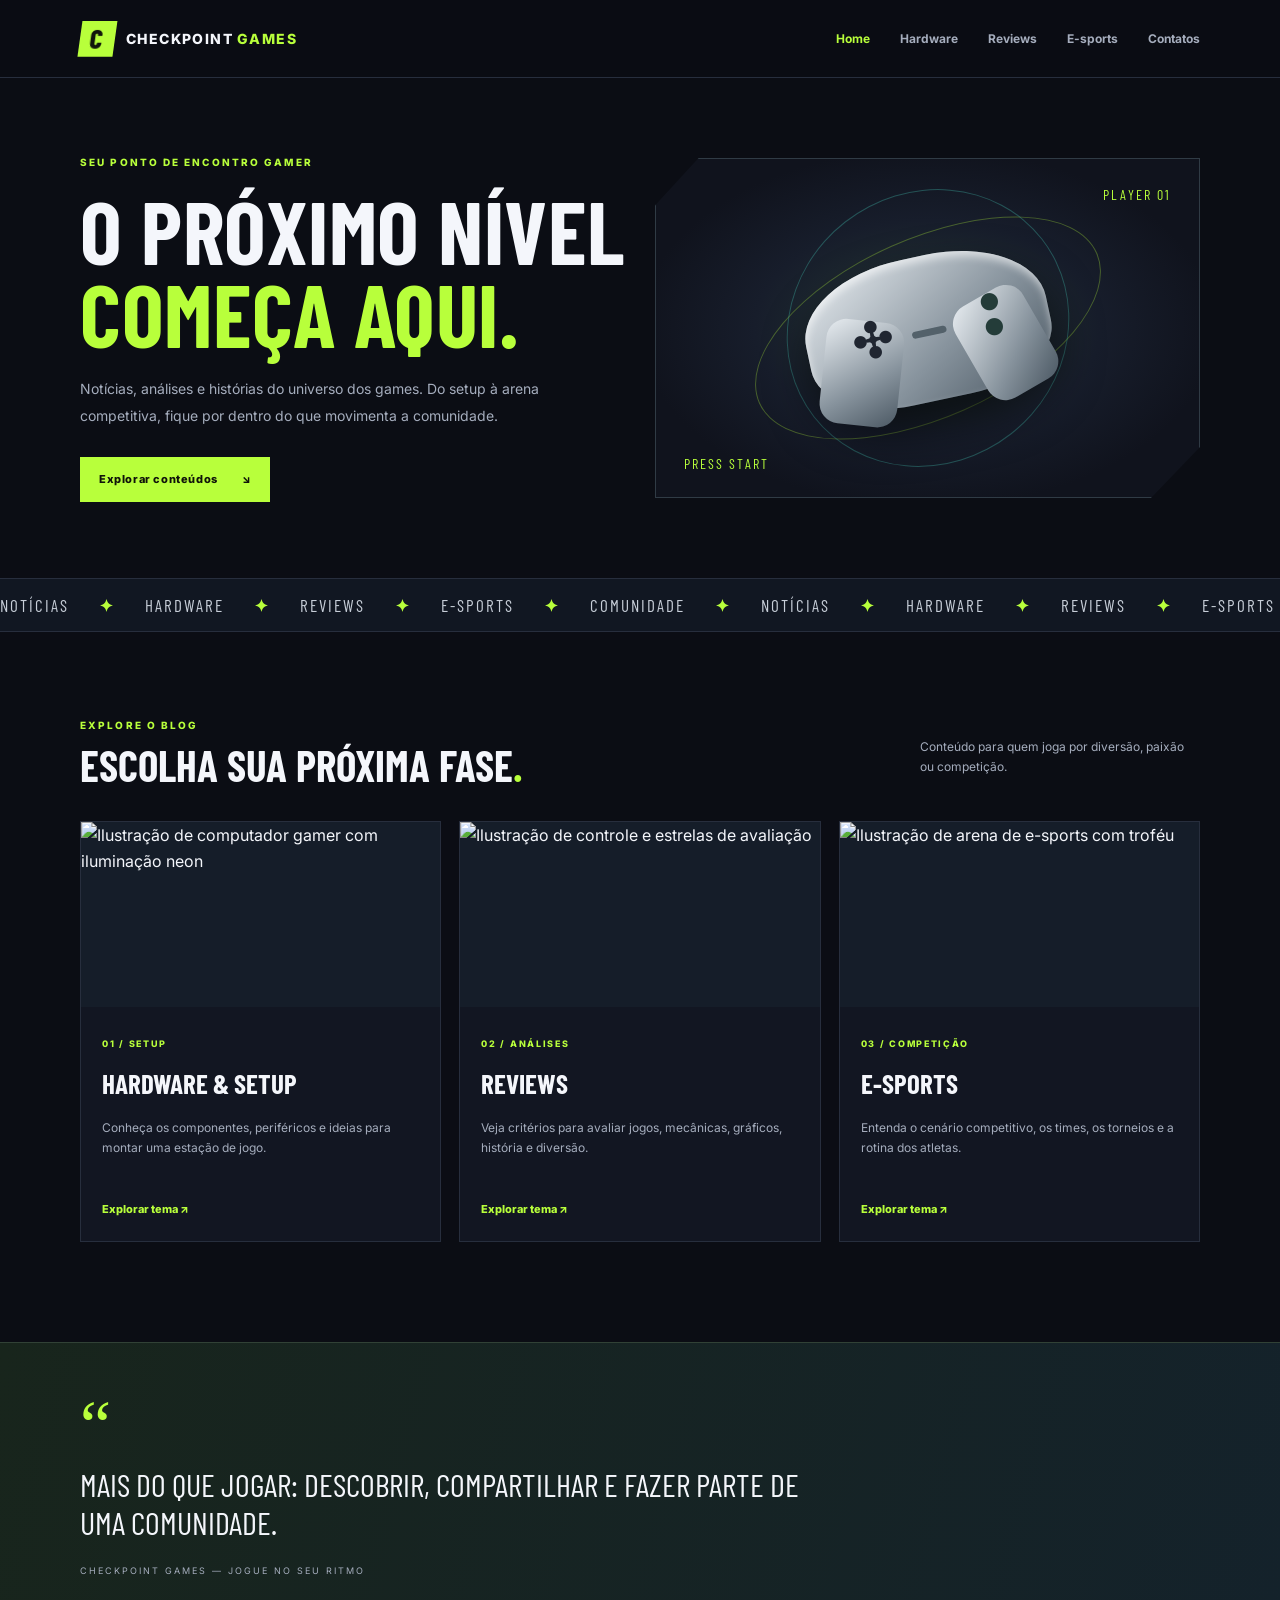
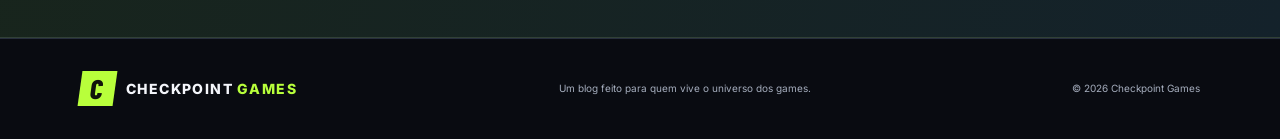
==== index.html @ 1bbdb543 "Add files via upload" ====
<!doctype html>
<html lang="pt-BR">
<head>
  <meta charset="utf-8">
  <meta name="viewport" content="width=device-width, initial-scale=1">
  <meta name="description" content="Checkpoint Games: novidades, análises, hardware e e-sports do universo gamer.">
  <title>Checkpoint Games | Home</title>
  <link rel="icon" href="assets/favicon.svg" type="image/svg+xml">
  <link rel="stylesheet" href="style.css">
  <script src="script.js" defer></script>
</head>
<body>
  <header class="site-header">
    <a class="brand" href="index.html" aria-label="Checkpoint Games, página inicial"><span class="brand-mark">C</span><span>CHECKPOINT<span class="brand-accent">GAMES</span></span></a>
    <button class="menu-toggle" aria-label="Abrir menu" aria-expanded="false">☰</button>
    <nav class="main-nav" aria-label="Navegação principal">
      <a class="active" href="index.html">Home</a>
      <a href="hardware.html">Hardware</a>
      <a href="reviews.html">Reviews</a>
      <a href="esports.html">E-sports</a>
      <a href="contatos.html">Contatos</a>
    </nav>
  </header>
  <main>
    <section class="hero wrap">
      <div class="hero-copy">
        <span class="eyebrow">SEU PONTO DE ENCONTRO GAMER</span>
        <h1>O próximo nível<br><span>começa aqui.</span></h1>
        <p>Notícias, análises e histórias do universo dos games. Do setup à arena competitiva, fique por dentro do que movimenta a comunidade.</p>
        <a class="button button-primary" href="#destaques">Explorar conteúdos <span>↘</span></a>
      </div>
      <div class="hero-art" role="img" aria-label="Ilustração de controle de videogame em cenário neon">
        <div class="hero-orbit orbit-one"></div><div class="hero-orbit orbit-two"></div>
        <div class="hero-controller"><span class="dpad">✣</span><span class="buttons">●<br>●</span><span class="controller-line"></span></div>
        <span class="hero-tag tag-top">PLAYER 01</span><span class="hero-tag tag-bottom">PRESS START</span>
      </div>
    </section>

    <section class="ticker" aria-label="Temas do blog"><div class="ticker-track">NOTÍCIAS <b>✦</b> HARDWARE <b>✦</b> REVIEWS <b>✦</b> E-SPORTS <b>✦</b> COMUNIDADE <b>✦</b> NOTÍCIAS <b>✦</b> HARDWARE <b>✦</b> REVIEWS <b>✦</b> E-SPORTS <b>✦</b></div></section>

    <section class="section wrap" id="destaques">
      <div class="section-heading"><div><span class="eyebrow">EXPLORE O BLOG</span><h2>Escolha sua próxima fase<span class="accent">.</span></h2></div><p>Conteúdo para quem joga por diversão, paixão ou competição.</p></div>
      <div class="feature-grid">
        <a class="feature-card feature-hardware" href="hardware.html">
          <img src="assets/hardware.svg" alt="Ilustração de computador gamer com iluminação neon">
          <div class="feature-info"><span class="card-kicker">01 / SETUP</span><h3>Hardware & Setup</h3><p>Conheça os componentes, periféricos e ideias para montar uma estação de jogo.</p><span class="read-link">Explorar tema ↗</span></div>
        </a>
        <a class="feature-card feature-reviews" href="reviews.html">
          <img src="assets/reviews.svg" alt="Ilustração de controle e estrelas de avaliação">
          <div class="feature-info"><span class="card-kicker">02 / ANÁLISES</span><h3>Reviews</h3><p>Veja critérios para avaliar jogos, mecânicas, gráficos, história e diversão.</p><span class="read-link">Explorar tema ↗</span></div>
        </a>
        <a class="feature-card feature-esports" href="esports.html">
          <img src="assets/esports.svg" alt="Ilustração de arena de e-sports com troféu">
          <div class="feature-info"><span class="card-kicker">03 / COMPETIÇÃO</span><h3>E-sports</h3><p>Entenda o cenário competitivo, os times, os torneios e a rotina dos atletas.</p><span class="read-link">Explorar tema ↗</span></div>
        </a>
      </div>
    </section>
    <section class="quote-band"><div class="wrap quote-inner"><span class="quote-symbol">“</span><p>Mais do que jogar: descobrir, compartilhar e fazer parte de uma comunidade.</p><span class="quote-caption">CHECKPOINT GAMES — JOGUE NO SEU RITMO</span></div></section>
  </main>
  <footer class="site-footer"><div class="wrap footer-inner"><a class="brand" href="index.html"><span class="brand-mark">C</span><span>CHECKPOINT<span class="brand-accent">GAMES</span></span></a><p>Um blog feito para quem vive o universo dos games.</p><span class="copyright">© 2026 Checkpoint Games</span></div></footer>
</body>
</html>
---- style.css ----
@import url('https://fonts.googleapis.com/css2?family=Barlow+Condensed:wght@500;600;700;800&family=Inter:wght@400;500;600;700&display=swap');
:root{--bg:#0b0d14;--panel:#121622;--panel2:#171d2b;--text:#f4f6fb;--muted:#a5adbd;--line:#272e3d;--accent:#b8ff3b;--cyan:#4de6d1;--font:'Inter',Arial,sans-serif;--display:'Barlow Condensed',Impact,sans-serif}
*{box-sizing:border-box}html{scroll-behavior:smooth}body{margin:0;background:var(--bg);color:var(--text);font-family:var(--font);line-height:1.65}a{color:inherit;text-decoration:none}.wrap{width:min(1120px,calc(100% - 48px));margin-inline:auto}.site-header{height:78px;padding:0 max(24px,calc((100% - 1120px)/2));display:flex;align-items:center;justify-content:space-between;border-bottom:1px solid var(--line);background:rgba(11,13,20,.94);position:sticky;top:0;z-index:10;backdrop-filter:blur(14px)}.brand{display:flex;align-items:center;gap:11px;font-size:14px;font-weight:800;letter-spacing:1.4px;line-height:1.1}.brand-mark{display:grid;place-items:center;width:35px;height:35px;background:var(--accent);color:#11150b;font-family:var(--display);font-size:27px;font-weight:800;transform:skew(-8deg)}.brand-accent{color:var(--accent);margin-left:4px}.main-nav{display:flex;align-items:center;gap:30px}.main-nav a{font-size:12px;font-weight:700;color:var(--muted);transition:.2s}.main-nav a:hover,.main-nav a.active{color:var(--accent)}.menu-toggle{display:none;background:none;color:var(--text);border:0;font-size:25px}.hero{min-height:500px;display:grid;grid-template-columns:1fr 1fr;align-items:center;gap:30px;padding-block:70px}.eyebrow{display:block;color:var(--accent);font-size:10px;font-weight:800;letter-spacing:2.1px}.hero h1,.page-hero h1{font-family:var(--display);font-size:clamp(58px,7vw,88px);line-height:.94;letter-spacing:.5px;text-transform:uppercase;margin:18px 0}.hero h1 span{color:var(--accent)}.hero-copy>p,.page-hero>p{max-width:510px;color:var(--muted);font-size:14px;line-height:1.9;margin:22px 0 28px}.button{display:inline-flex;align-items:center;justify-content:center;gap:24px;padding:13px 19px;font-size:11px;font-weight:800;letter-spacing:.6px;border:0;cursor:pointer}.button-primary{background:var(--accent);color:#10140a}.button-primary:hover{background:#d0ff7a}.hero-art{height:340px;position:relative;display:grid;place-items:center;overflow:hidden;background:radial-gradient(ellipse at center,#273a36 0%,#171d2b 45%,#10131d 75%);border:1px solid #303b45;clip-path:polygon(8% 0,100% 0,100% 85%,91% 100%,0 100%,0 14%)}.hero-orbit{position:absolute;border:1px solid rgba(184,255,59,.3);border-radius:50%;transform:rotate(-24deg)}.orbit-one{width:370px;height:180px}.orbit-two{width:270px;height:290px;transform:rotate(52deg);border-color:rgba(77,230,209,.28)}.hero-controller{width:245px;height:145px;border-radius:45% 45% 38% 38%;background:linear-gradient(145deg,#e8edf1,#87939d 60%,#4b5863);box-shadow:0 24px 45px #0009,inset 0 5px 8px #fff9;position:relative;display:flex;align-items:center;justify-content:space-around;color:#202631;transform:rotate(-12deg)}.hero-controller:before,.hero-controller:after{content:"";position:absolute;width:78px;height:105px;background:inherit;bottom:-10px;z-index:-1;border-radius:20px}.hero-controller:before{left:10px;transform:rotate(18deg)}.hero-controller:after{right:10px;transform:rotate(-18deg)}.dpad{font-size:48px;font-weight:bold}.buttons{font-size:23px;line-height:1.1;color:#243c39;text-align:center}.controller-line{position:absolute;width:35px;height:7px;border-radius:5px;background:#53616a;left:calc(50% - 17px);top:50%}.hero-tag{position:absolute;color:var(--accent);font-family:var(--display);font-size:14px;letter-spacing:2px}.tag-top{top:24px;right:28px}.tag-bottom{bottom:22px;left:28px}.ticker{overflow:hidden;border-block:1px solid var(--line);background:#111722;padding:12px 0;color:#c7ced8;font-family:var(--display);font-size:17px;letter-spacing:2px;white-space:nowrap}.ticker-track{width:max-content;animation:slide 28s linear infinite}.ticker b{color:var(--accent);padding:0 25px}@keyframes slide{to{transform:translateX(-30%)}}.section{padding-block:85px 100px}.section-heading{display:flex;align-items:end;justify-content:space-between;margin-bottom:32px;gap:20px}.section-heading h2{font-family:var(--display);font-size:43px;line-height:1.1;text-transform:uppercase;margin:8px 0 0}.accent{color:var(--accent)}.section-heading>p{max-width:280px;color:var(--muted);font-size:12px}.feature-grid{display:grid;grid-template-columns:repeat(3,1fr);gap:18px}.feature-card{background:var(--panel);border:1px solid var(--line);transition:transform .25s,border-color .25s;overflow:hidden}.feature-card:hover{transform:translateY(-6px);border-color:var(--accent)}.feature-card img{display:block;width:100%;height:185px;object-fit:cover;background:#151d29}.feature-info{padding:21px}.card-kicker{font-size:9px;letter-spacing:1.7px;color:var(--accent);font-weight:800}.feature-info h3{font-family:var(--display);font-size:27px;text-transform:uppercase;margin:7px 0}.feature-info p{font-size:12px;color:var(--muted);min-height:60px}.read-link{display:inline-block;color:var(--accent);font-size:11px;font-weight:800;margin-top:10px}.quote-band{background:linear-gradient(105deg,#18251c,#14222b);border-block:1px solid #314136}.quote-inner{padding-block:55px;position:relative}.quote-symbol{font-family:Georgia,serif;font-size:70px;line-height:.8;color:var(--accent)}.quote-inner p{font-family:var(--display);font-size:32px;text-transform:uppercase;max-width:720px;line-height:1.2;margin:8px 0 14px}.quote-caption{font-size:9px;letter-spacing:2px;color:var(--muted)}.site-footer{border-top:1px solid var(--line);background:#090b11}.footer-inner{min-height:100px;display:flex;align-items:center;justify-content:space-between;gap:20px}.footer-inner>p,.copyright{font-size:10px;color:var(--muted)}.page-hero{padding-top:72px}.page-hero h1{font-size:clamp(52px,7vw,76px);margin:14px 0}.page-hero>p{max-width:730px;margin:15px 0 28px}.page-banner{width:100%;height:270px;object-fit:cover;border:1px solid var(--line);background:#151d29;margin-top:12px}.article-layout{display:grid;grid-template-columns:minmax(0,2fr) minmax(220px,.8fr);gap:70px;padding-block:55px 95px}.article-content h2{font-family:var(--display);font-size:35px;text-transform:uppercase;line-height:1.1;margin:10px 0 15px}.article-content h3{font-family:var(--display);font-size:25px;text-transform:uppercase;margin:30px 0 8px}.article-content p,.article-content li{font-size:13px;color:#b9c1ce;line-height:1.9}.check-list{padding-left:19px}.check-list li{padding:5px 0}.check-list li::marker{color:var(--accent)}.check-list strong{color:#f4f6fb}.tip-box{border-left:3px solid var(--accent);background:var(--panel);padding:17px 20px;margin-top:28px}.tip-box strong{font-size:12px;color:var(--accent)}.tip-box p{margin:5px 0 0}.side-note{align-self:start;background:var(--panel);border:1px solid var(--line);padding:25px;position:relative}.side-number{font-family:var(--display);font-size:65px;color:#283342;line-height:1}.side-note h3{font-family:var(--display);font-size:27px;text-transform:uppercase;margin:5px 0}.side-note p{font-size:12px;color:var(--muted)}.contact-hero{padding-bottom:20px}.contact-layout{display:grid;grid-template-columns:.9fr 1.1fr;gap:24px;padding-block:25px 100px}.contact-card,.contact-form{background:var(--panel);border:1px solid var(--line);padding:30px}.contact-card h2{font-family:var(--display);font-size:35px;text-transform:uppercase;line-height:1.1}.contact-card>p,.contact-detail p{font-size:12px;color:var(--muted)}.contact-detail{display:flex;gap:15px;margin-top:24px}.contact-detail>span{color:var(--accent);font-size:22px}.contact-detail strong{font-size:12px}.contact-detail p{margin:3px 0}.contact-form{display:flex;flex-direction:column;gap:8px}.contact-form label{font-size:11px;font-weight:700;margin-top:8px}.contact-form input,.contact-form select,.contact-form textarea{width:100%;background:#0c1019;color:var(--text);border:1px solid #30394a;padding:12px;font:12px var(--font);outline:none}.contact-form input:focus,.contact-form textarea:focus,.contact-form select:focus{border-color:var(--accent)}.contact-form textarea{resize:vertical}.contact-form .button{align-self:flex-start;margin-top:10px}.form-note{font-size:10px;color:var(--muted);margin:5px 0 0}
@media(max-width:760px){.site-header{height:68px}.menu-toggle{display:block}.main-nav{display:none;position:absolute;top:68px;left:0;right:0;padding:18px 24px 24px;background:#10141e;border-bottom:1px solid var(--line);flex-direction:column;align-items:flex-start;gap:17px}.main-nav.open{display:flex}.hero{grid-template-columns:1fr;padding-block:55px;gap:20px}.hero-art{height:270px}.section{padding-block:60px}.section-heading{display:block}.feature-grid{grid-template-columns:1fr}.feature-card img{height:210px}.feature-info p{min-height:0}.footer-inner{padding-block:25px;flex-wrap:wrap}.footer-inner>p{order:3;width:100%;margin:0}.page-hero{padding-top:50px}.page-banner{height:190px}.article-layout,.contact-layout{grid-template-columns:1fr;gap:25px;padding-bottom:60px}.article-layout{padding-top:35px}.side-note{order:-1}.quote-inner p{font-size:27px}}
/* Microinterações e animações do Checkpoint Games */
.reveal{opacity:0;transform:translateY(24px);transition:opacity .7s ease,transform .7s cubic-bezier(.2,.7,.2,1);transition-delay:var(--reveal-delay,0ms)}
.reveal.is-visible{opacity:1;transform:translateY(0)}
.hero-art{animation:hero-glow 5s ease-in-out infinite alternate}
.hero-controller{animation:controller-float 4s ease-in-out infinite}
.feature-card img{transition:transform .55s cubic-bezier(.2,.7,.2,1),filter .55s}
.feature-card:hover img{transform:scale(1.045);filter:saturate(1.15)}
.button,.main-nav a,.read-link{transition:color .2s ease,background-color .2s ease,transform .2s ease}
.button-primary:hover{transform:translateY(-2px);box-shadow:0 8px 24px #b8ff3b30}
@keyframes controller-float{0%,100%{translate:0 0;rotate:-2deg}50%{translate:0 -10px;rotate:2deg}}
@keyframes hero-glow{from{box-shadow:inset 0 0 25px #4de6d115}to{box-shadow:inset 0 0 65px #b8ff3b20}}
@media(prefers-reduced-motion:reduce){*,*::before,*::after{scroll-behavior:auto!important;animation-duration:.01ms!important;animation-iteration-count:1!important;transition-duration:.01ms!important}.reveal{opacity:1;transform:none}}
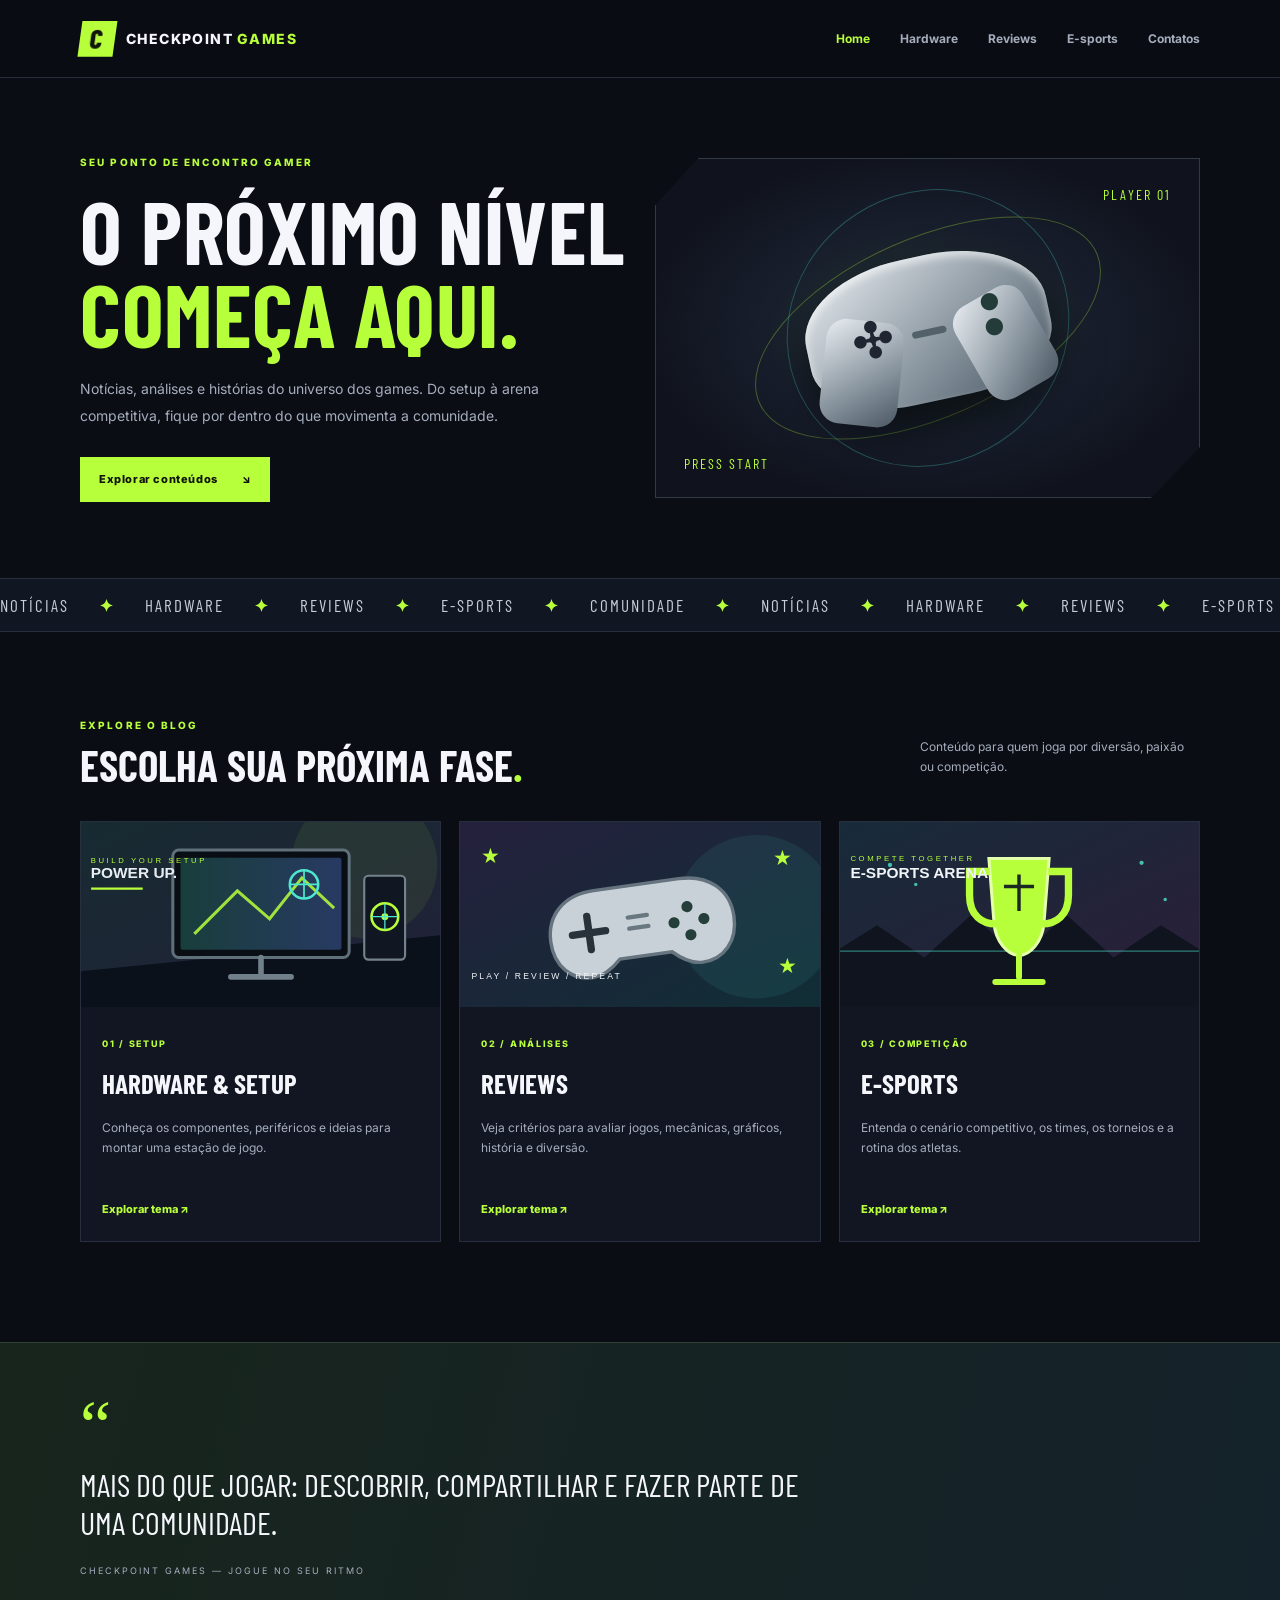
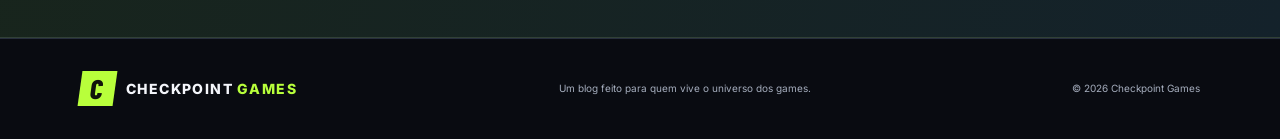
==== commit 3ad44875: "Update index.html" ====
--- a/index.html
+++ b/index.html
@@ -3,16 +3,29 @@
 <head>
   <meta charset="utf-8">
   <meta name="viewport" content="width=device-width, initial-scale=1">
+
   <meta name="description" content="Checkpoint Games: novidades, análises, hardware e e-sports do universo gamer.">
+
   <title>Checkpoint Games | Home</title>
-  <link rel="icon" href="assets/favicon.svg" type="image/svg+xml">
+
+  <link rel="icon" href="favicon.svg" type="image/svg+xml">
   <link rel="stylesheet" href="style.css">
   <script src="script.js" defer></script>
 </head>
+
 <body>
+
   <header class="site-header">
-    <a class="brand" href="index.html" aria-label="Checkpoint Games, página inicial"><span class="brand-mark">C</span><span>CHECKPOINT<span class="brand-accent">GAMES</span></span></a>
-    <button class="menu-toggle" aria-label="Abrir menu" aria-expanded="false">☰</button>
+
+    <a class="brand" href="index.html" aria-label="Checkpoint Games, página inicial">
+      <span class="brand-mark">C</span>
+      <span>CHECKPOINT<span class="brand-accent">GAMES</span></span>
+    </a>
+
+    <button class="menu-toggle" aria-label="Abrir menu" aria-expanded="false">
+      ☰
+    </button>
+
     <nav class="main-nav" aria-label="Navegação principal">
       <a class="active" href="index.html">Home</a>
       <a href="hardware.html">Hardware</a>
@@ -20,43 +33,202 @@
       <a href="esports.html">E-sports</a>
       <a href="contatos.html">Contatos</a>
     </nav>
+
   </header>
+
   <main>
+
     <section class="hero wrap">
+
       <div class="hero-copy">
+
         <span class="eyebrow">SEU PONTO DE ENCONTRO GAMER</span>
-        <h1>O próximo nível<br><span>começa aqui.</span></h1>
-        <p>Notícias, análises e histórias do universo dos games. Do setup à arena competitiva, fique por dentro do que movimenta a comunidade.</p>
-        <a class="button button-primary" href="#destaques">Explorar conteúdos <span>↘</span></a>
-      </div>
+
+        <h1>
+          O próximo nível<br>
+          <span>começa aqui.</span>
+        </h1>
+
+        <p>
+          Notícias, análises e histórias do universo dos games.
+          Do setup à arena competitiva, fique por dentro do que
+          movimenta a comunidade.
+        </p>
+
+        <a class="button button-primary" href="#destaques">
+          Explorar conteúdos <span>↘</span>
+        </a>
+
+      </div>
+
       <div class="hero-art" role="img" aria-label="Ilustração de controle de videogame em cenário neon">
-        <div class="hero-orbit orbit-one"></div><div class="hero-orbit orbit-two"></div>
-        <div class="hero-controller"><span class="dpad">✣</span><span class="buttons">●<br>●</span><span class="controller-line"></span></div>
-        <span class="hero-tag tag-top">PLAYER 01</span><span class="hero-tag tag-bottom">PRESS START</span>
-      </div>
-    </section>
-
-    <section class="ticker" aria-label="Temas do blog"><div class="ticker-track">NOTÍCIAS <b>✦</b> HARDWARE <b>✦</b> REVIEWS <b>✦</b> E-SPORTS <b>✦</b> COMUNIDADE <b>✦</b> NOTÍCIAS <b>✦</b> HARDWARE <b>✦</b> REVIEWS <b>✦</b> E-SPORTS <b>✦</b></div></section>
+
+        <div class="hero-orbit orbit-one"></div>
+        <div class="hero-orbit orbit-two"></div>
+
+        <div class="hero-controller">
+          <span class="dpad">✣</span>
+          <span class="buttons">●<br>●</span>
+          <span class="controller-line"></span>
+        </div>
+
+        <span class="hero-tag tag-top">PLAYER 01</span>
+        <span class="hero-tag tag-bottom">PRESS START</span>
+
+      </div>
+
+    </section>
+
+    <section class="ticker" aria-label="Temas do blog">
+
+      <div class="ticker-track">
+        NOTÍCIAS <b>✦</b>
+        HARDWARE <b>✦</b>
+        REVIEWS <b>✦</b>
+        E-SPORTS <b>✦</b>
+        COMUNIDADE <b>✦</b>
+        NOTÍCIAS <b>✦</b>
+        HARDWARE <b>✦</b>
+        REVIEWS <b>✦</b>
+        E-SPORTS <b>✦</b>
+      </div>
+
+    </section>
 
     <section class="section wrap" id="destaques">
-      <div class="section-heading"><div><span class="eyebrow">EXPLORE O BLOG</span><h2>Escolha sua próxima fase<span class="accent">.</span></h2></div><p>Conteúdo para quem joga por diversão, paixão ou competição.</p></div>
+
+      <div class="section-heading">
+
+        <div>
+          <span class="eyebrow">EXPLORE O BLOG</span>
+          <h2>Escolha sua próxima fase<span class="accent">.</span></h2>
+        </div>
+
+        <p>
+          Conteúdo para quem joga por diversão, paixão ou competição.
+        </p>
+
+      </div>
+
       <div class="feature-grid">
+
         <a class="feature-card feature-hardware" href="hardware.html">
-          <img src="assets/hardware.svg" alt="Ilustração de computador gamer com iluminação neon">
-          <div class="feature-info"><span class="card-kicker">01 / SETUP</span><h3>Hardware & Setup</h3><p>Conheça os componentes, periféricos e ideias para montar uma estação de jogo.</p><span class="read-link">Explorar tema ↗</span></div>
-        </a>
+
+          <img
+            src="hardware.svg"
+            alt="Ilustração de computador gamer com iluminação neon"
+          >
+
+          <div class="feature-info">
+
+            <span class="card-kicker">01 / SETUP</span>
+
+            <h3>Hardware & Setup</h3>
+
+            <p>
+              Conheça os componentes, periféricos e ideias para
+              montar uma estação de jogo.
+            </p>
+
+            <span class="read-link">Explorar tema ↗</span>
+
+          </div>
+
+        </a>
+
         <a class="feature-card feature-reviews" href="reviews.html">
-          <img src="assets/reviews.svg" alt="Ilustração de controle e estrelas de avaliação">
-          <div class="feature-info"><span class="card-kicker">02 / ANÁLISES</span><h3>Reviews</h3><p>Veja critérios para avaliar jogos, mecânicas, gráficos, história e diversão.</p><span class="read-link">Explorar tema ↗</span></div>
-        </a>
+
+          <img
+            src="reviews.svg"
+            alt="Ilustração de controle e estrelas de avaliação"
+          >
+
+          <div class="feature-info">
+
+            <span class="card-kicker">02 / ANÁLISES</span>
+
+            <h3>Reviews</h3>
+
+            <p>
+              Veja critérios para avaliar jogos, mecânicas,
+              gráficos, história e diversão.
+            </p>
+
+            <span class="read-link">Explorar tema ↗</span>
+
+          </div>
+
+        </a>
+
         <a class="feature-card feature-esports" href="esports.html">
-          <img src="assets/esports.svg" alt="Ilustração de arena de e-sports com troféu">
-          <div class="feature-info"><span class="card-kicker">03 / COMPETIÇÃO</span><h3>E-sports</h3><p>Entenda o cenário competitivo, os times, os torneios e a rotina dos atletas.</p><span class="read-link">Explorar tema ↗</span></div>
-        </a>
-      </div>
-    </section>
-    <section class="quote-band"><div class="wrap quote-inner"><span class="quote-symbol">“</span><p>Mais do que jogar: descobrir, compartilhar e fazer parte de uma comunidade.</p><span class="quote-caption">CHECKPOINT GAMES — JOGUE NO SEU RITMO</span></div></section>
+
+          <img
+            src="esports.svg"
+            alt="Ilustração de arena de e-sports com troféu"
+          >
+
+          <div class="feature-info">
+
+            <span class="card-kicker">03 / COMPETIÇÃO</span>
+
+            <h3>E-sports</h3>
+
+            <p>
+              Entenda o cenário competitivo, os times,
+              os torneios e a rotina dos atletas.
+            </p>
+
+            <span class="read-link">Explorar tema ↗</span>
+
+          </div>
+
+        </a>
+
+      </div>
+
+    </section>
+
+    <section class="quote-band">
+
+      <div class="wrap quote-inner">
+
+        <span class="quote-symbol">“</span>
+
+        <p>
+          Mais do que jogar: descobrir, compartilhar
+          e fazer parte de uma comunidade.
+        </p>
+
+        <span class="quote-caption">
+          CHECKPOINT GAMES — JOGUE NO SEU RITMO
+        </span>
+
+      </div>
+
+    </section>
+
   </main>
-  <footer class="site-footer"><div class="wrap footer-inner"><a class="brand" href="index.html"><span class="brand-mark">C</span><span>CHECKPOINT<span class="brand-accent">GAMES</span></span></a><p>Um blog feito para quem vive o universo dos games.</p><span class="copyright">© 2026 Checkpoint Games</span></div></footer>
+
+  <footer class="site-footer">
+
+    <div class="wrap footer-inner">
+
+      <a class="brand" href="index.html">
+        <span class="brand-mark">C</span>
+        <span>CHECKPOINT<span class="brand-accent">GAMES</span></span>
+      </a>
+
+      <p>
+        Um blog feito para quem vive o universo dos games.
+      </p>
+
+      <span class="copyright">
+        © 2026 Checkpoint Games
+      </span>
+
+    </div>
+
+  </footer>
+
 </body>
-</html>+</html>
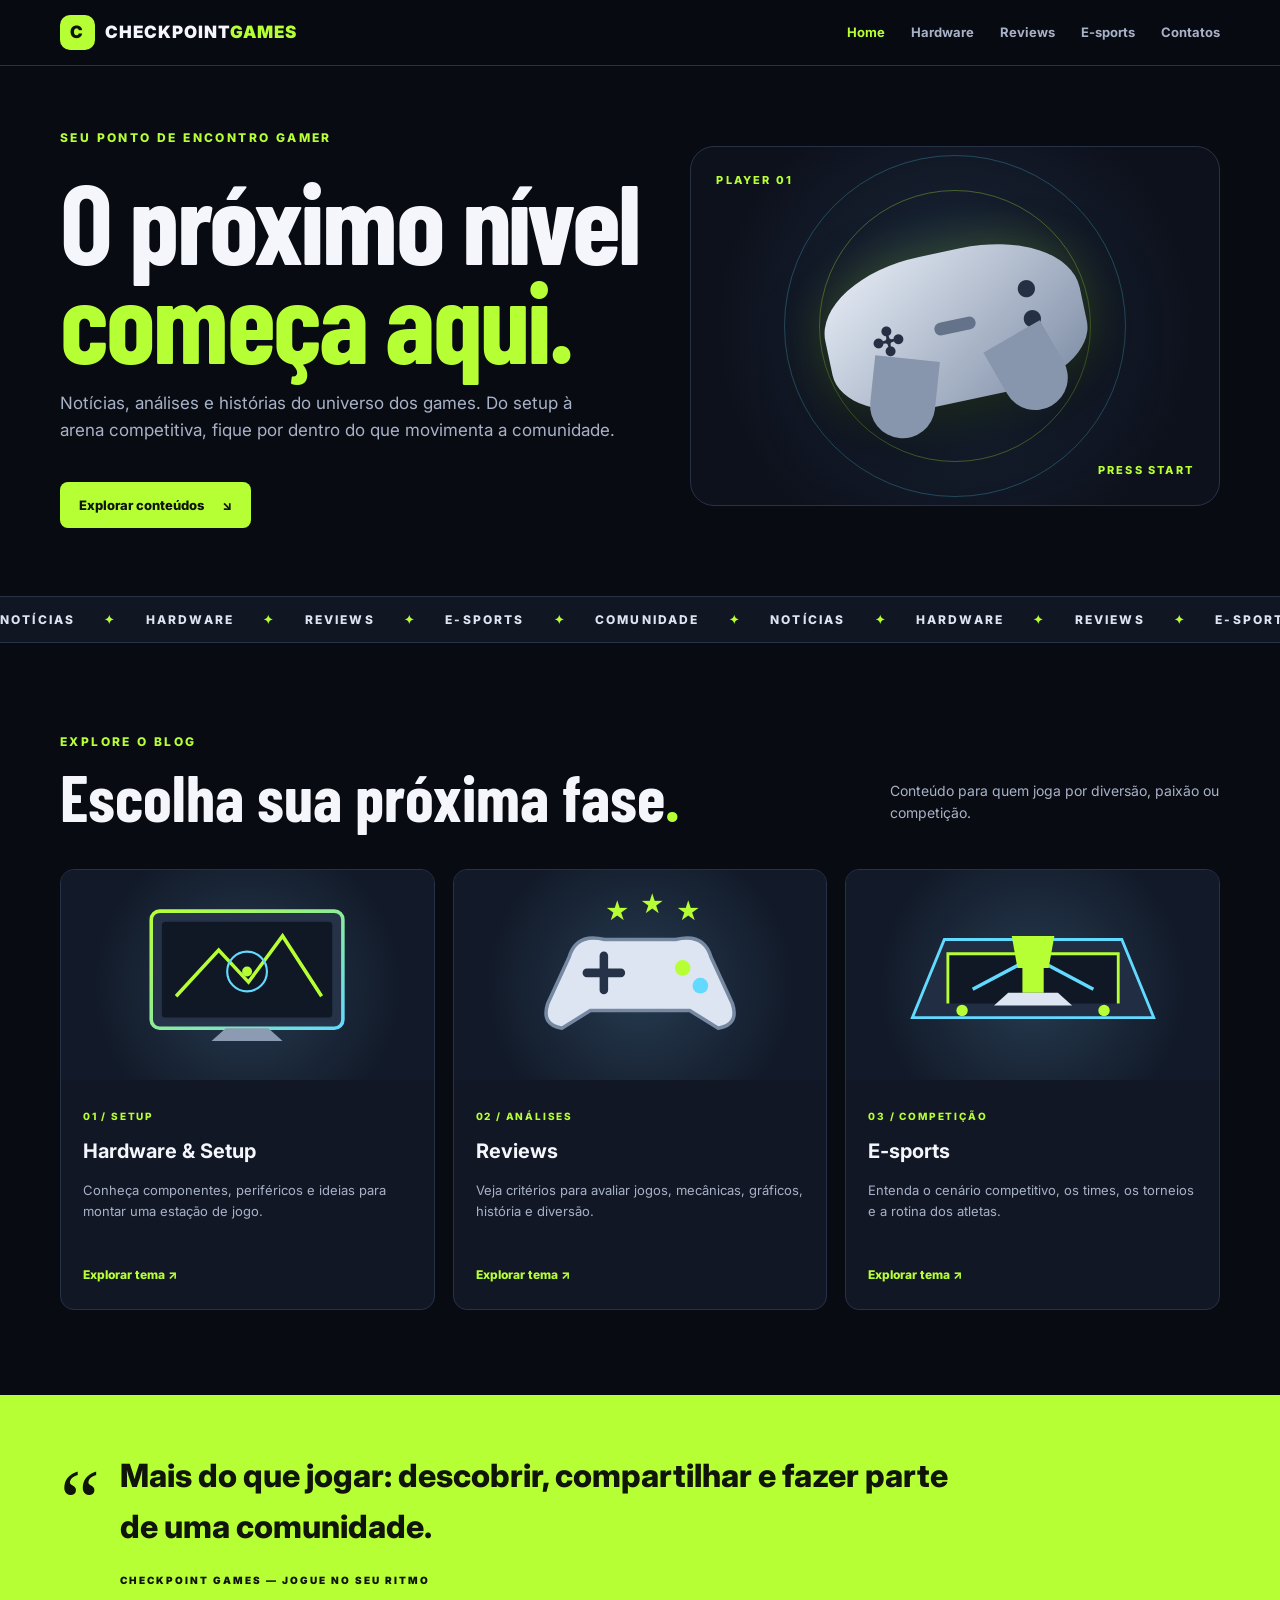
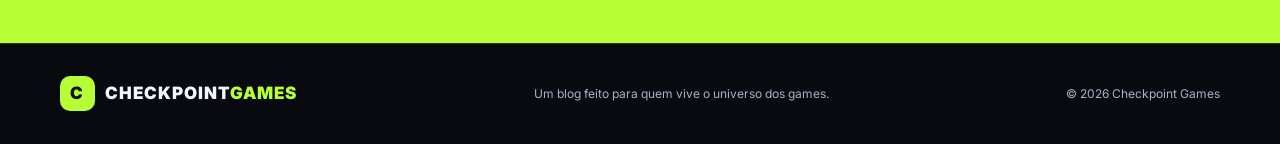
==== commit d23f491f: "Add files via upload" ====
--- a/index.html
+++ b/index.html
@@ -1,234 +1,11 @@
 <!doctype html>
 <html lang="pt-BR">
-<head>
-  <meta charset="utf-8">
-  <meta name="viewport" content="width=device-width, initial-scale=1">
-
-  <meta name="description" content="Checkpoint Games: novidades, análises, hardware e e-sports do universo gamer.">
-
-  <title>Checkpoint Games | Home</title>
-
-  <link rel="icon" href="favicon.svg" type="image/svg+xml">
-  <link rel="stylesheet" href="style.css">
-  <script src="script.js" defer></script>
-</head>
-
-<body>
-
-  <header class="site-header">
-
-    <a class="brand" href="index.html" aria-label="Checkpoint Games, página inicial">
-      <span class="brand-mark">C</span>
-      <span>CHECKPOINT<span class="brand-accent">GAMES</span></span>
-    </a>
-
-    <button class="menu-toggle" aria-label="Abrir menu" aria-expanded="false">
-      ☰
-    </button>
-
-    <nav class="main-nav" aria-label="Navegação principal">
-      <a class="active" href="index.html">Home</a>
-      <a href="hardware.html">Hardware</a>
-      <a href="reviews.html">Reviews</a>
-      <a href="esports.html">E-sports</a>
-      <a href="contatos.html">Contatos</a>
-    </nav>
-
-  </header>
-
-  <main>
-
-    <section class="hero wrap">
-
-      <div class="hero-copy">
-
-        <span class="eyebrow">SEU PONTO DE ENCONTRO GAMER</span>
-
-        <h1>
-          O próximo nível<br>
-          <span>começa aqui.</span>
-        </h1>
-
-        <p>
-          Notícias, análises e histórias do universo dos games.
-          Do setup à arena competitiva, fique por dentro do que
-          movimenta a comunidade.
-        </p>
-
-        <a class="button button-primary" href="#destaques">
-          Explorar conteúdos <span>↘</span>
-        </a>
-
-      </div>
-
-      <div class="hero-art" role="img" aria-label="Ilustração de controle de videogame em cenário neon">
-
-        <div class="hero-orbit orbit-one"></div>
-        <div class="hero-orbit orbit-two"></div>
-
-        <div class="hero-controller">
-          <span class="dpad">✣</span>
-          <span class="buttons">●<br>●</span>
-          <span class="controller-line"></span>
-        </div>
-
-        <span class="hero-tag tag-top">PLAYER 01</span>
-        <span class="hero-tag tag-bottom">PRESS START</span>
-
-      </div>
-
-    </section>
-
-    <section class="ticker" aria-label="Temas do blog">
-
-      <div class="ticker-track">
-        NOTÍCIAS <b>✦</b>
-        HARDWARE <b>✦</b>
-        REVIEWS <b>✦</b>
-        E-SPORTS <b>✦</b>
-        COMUNIDADE <b>✦</b>
-        NOTÍCIAS <b>✦</b>
-        HARDWARE <b>✦</b>
-        REVIEWS <b>✦</b>
-        E-SPORTS <b>✦</b>
-      </div>
-
-    </section>
-
-    <section class="section wrap" id="destaques">
-
-      <div class="section-heading">
-
-        <div>
-          <span class="eyebrow">EXPLORE O BLOG</span>
-          <h2>Escolha sua próxima fase<span class="accent">.</span></h2>
-        </div>
-
-        <p>
-          Conteúdo para quem joga por diversão, paixão ou competição.
-        </p>
-
-      </div>
-
-      <div class="feature-grid">
-
-        <a class="feature-card feature-hardware" href="hardware.html">
-
-          <img
-            src="hardware.svg"
-            alt="Ilustração de computador gamer com iluminação neon"
-          >
-
-          <div class="feature-info">
-
-            <span class="card-kicker">01 / SETUP</span>
-
-            <h3>Hardware & Setup</h3>
-
-            <p>
-              Conheça os componentes, periféricos e ideias para
-              montar uma estação de jogo.
-            </p>
-
-            <span class="read-link">Explorar tema ↗</span>
-
-          </div>
-
-        </a>
-
-        <a class="feature-card feature-reviews" href="reviews.html">
-
-          <img
-            src="reviews.svg"
-            alt="Ilustração de controle e estrelas de avaliação"
-          >
-
-          <div class="feature-info">
-
-            <span class="card-kicker">02 / ANÁLISES</span>
-
-            <h3>Reviews</h3>
-
-            <p>
-              Veja critérios para avaliar jogos, mecânicas,
-              gráficos, história e diversão.
-            </p>
-
-            <span class="read-link">Explorar tema ↗</span>
-
-          </div>
-
-        </a>
-
-        <a class="feature-card feature-esports" href="esports.html">
-
-          <img
-            src="esports.svg"
-            alt="Ilustração de arena de e-sports com troféu"
-          >
-
-          <div class="feature-info">
-
-            <span class="card-kicker">03 / COMPETIÇÃO</span>
-
-            <h3>E-sports</h3>
-
-            <p>
-              Entenda o cenário competitivo, os times,
-              os torneios e a rotina dos atletas.
-            </p>
-
-            <span class="read-link">Explorar tema ↗</span>
-
-          </div>
-
-        </a>
-
-      </div>
-
-    </section>
-
-    <section class="quote-band">
-
-      <div class="wrap quote-inner">
-
-        <span class="quote-symbol">“</span>
-
-        <p>
-          Mais do que jogar: descobrir, compartilhar
-          e fazer parte de uma comunidade.
-        </p>
-
-        <span class="quote-caption">
-          CHECKPOINT GAMES — JOGUE NO SEU RITMO
-        </span>
-
-      </div>
-
-    </section>
-
-  </main>
-
-  <footer class="site-footer">
-
-    <div class="wrap footer-inner">
-
-      <a class="brand" href="index.html">
-        <span class="brand-mark">C</span>
-        <span>CHECKPOINT<span class="brand-accent">GAMES</span></span>
-      </a>
-
-      <p>
-        Um blog feito para quem vive o universo dos games.
-      </p>
-
-      <span class="copyright">
-        © 2026 Checkpoint Games
-      </span>
-
-    </div>
-
-  </footer>
-
-</body>
-</html>
+<head><meta charset="utf-8"><meta name="viewport" content="width=device-width, initial-scale=1"><meta name="description" content="Checkpoint Games: conteúdo sobre o universo gamer."><title>Home | Checkpoint Games</title><link rel="stylesheet" href="style.css"><script src="script.js" defer></script></head>
+<body><header class="site-header"><a class="brand" href="index.html"><span class="brand-mark">C</span><span>CHECKPOINT<span class="brand-accent">GAMES</span></span></a><button class="menu-toggle" aria-label="Abrir menu" aria-expanded="false">☰</button><nav class="main-nav" aria-label="Navegação principal"><a class="active" href="index.html">Home</a><a class="" href="hardware.html">Hardware</a><a class="" href="reviews.html">Reviews</a><a class="" href="esports.html">E-sports</a><a class="" href="contatos.html">Contatos</a></nav></header><main>
+<section class="hero wrap"><div class="hero-copy"><span class="eyebrow">SEU PONTO DE ENCONTRO GAMER</span><h1>O próximo nível<br><span>começa aqui.</span></h1><p>Notícias, análises e histórias do universo dos games. Do setup à arena competitiva, fique por dentro do que movimenta a comunidade.</p><a class="button button-primary" href="#destaques">Explorar conteúdos <span>↘</span></a></div><div class="hero-art"><span class="art-label top">PLAYER 01</span><div class="controller"><span class="cross">✣</span><span class="buttons">●<br>●</span><span class="center-dot"></span></div><span class="art-label bottom">PRESS START</span></div></section>
+<section class="ticker"><div class="ticker-track">NOTÍCIAS <b>✦</b> HARDWARE <b>✦</b> REVIEWS <b>✦</b> E-SPORTS <b>✦</b> COMUNIDADE <b>✦</b> NOTÍCIAS <b>✦</b> HARDWARE <b>✦</b> REVIEWS <b>✦</b> E-SPORTS <b>✦</b></div></section>
+<section class="section wrap" id="destaques"><div class="section-heading"><div><span class="eyebrow">EXPLORE O BLOG</span><h2>Escolha sua próxima fase<span class="accent">.</span></h2></div><p>Conteúdo para quem joga por diversão, paixão ou competição.</p></div><div class="feature-grid">
+<a class="feature-card" href="hardware.html"><div class="feature-visual"><svg viewBox="0 0 420 230" role="img" aria-label="Ilustração de computador gamer"><defs><linearGradient id="g" x2="1" y2="1"><stop stop-color="#b7ff35"/><stop offset="1" stop-color="#62d9ff"/></linearGradient></defs><rect x="75" y="25" width="270" height="165" rx="12" fill="#263247" stroke="url(#g)" stroke-width="5"/><rect x="90" y="40" width="240" height="135" rx="5" fill="#101725"/><path d="M110 145L170 80l42 45 48-65 55 85" fill="none" stroke="#b7ff35" stroke-width="5"/><circle cx="210" cy="110" r="28" fill="none" stroke="#62d9ff" stroke-width="3"/><path d="M180 190h60l20 18H160z" fill="#8d9bb2"/><circle cx="210" cy="110" r="7" fill="#b7ff35"/></svg></div><div class="feature-info"><span class="card-kicker">01 / SETUP</span><h3>Hardware & Setup</h3><p>Conheça componentes, periféricos e ideias para montar uma estação de jogo.</p><span class="read-link">Explorar tema ↗</span></div></a>
+<a class="feature-card" href="reviews.html"><div class="feature-visual"><svg viewBox="0 0 420 230" role="img" aria-label="Ilustração de controle e avaliação"><path d="M110 90Q120 55 160 65L260 65Q300 55 310 90L340 155Q350 185 320 190L280 165H140L100 190Q70 185 80 155z" fill="#dce5f1" stroke="#7788a2" stroke-width="5"/><path d="M135 112h48m-24-24v48" stroke="#263247" stroke-width="12" stroke-linecap="round"/><circle cx="270" cy="105" r="11" fill="#b7ff35"/><circle cx="295" cy="130" r="11" fill="#62d9ff"/><g fill="#b7ff35" font-size="34"><text x="160" y="38">★</text><text x="210" y="28">★</text><text x="260" y="38">★</text></g></svg></div><div class="feature-info"><span class="card-kicker">02 / ANÁLISES</span><h3>Reviews</h3><p>Veja critérios para avaliar jogos, mecânicas, gráficos, história e diversão.</p><span class="read-link">Explorar tema ↗</span></div></a>
+<a class="feature-card" href="esports.html"><div class="feature-visual"><svg viewBox="0 0 420 230" role="img" aria-label="Ilustração de arena de e-sports"><path d="M40 175L85 65h250l45 110z" fill="#202d42" stroke="#62d9ff" stroke-width="4"/><path d="M90 155V85h240v70" fill="#101725" stroke="#b7ff35" stroke-width="4"/><path d="M125 135l85-45 85 45" fill="none" stroke="#62d9ff" stroke-width="5"/><path d="M180 60h60l-8 45h-44z" fill="#b7ff35"/><path d="M195 105h30v35h-30z" fill="#b7ff35"/><path d="M175 140h70l20 18H155z" fill="#dce5f1"/><circle cx="110" cy="165" r="8" fill="#b7ff35"/><circle cx="310" cy="165" r="8" fill="#b7ff35"/></svg></div><div class="feature-info"><span class="card-kicker">03 / COMPETIÇÃO</span><h3>E-sports</h3><p>Entenda o cenário competitivo, os times, os torneios e a rotina dos atletas.</p><span class="read-link">Explorar tema ↗</span></div></a>
+</div></section><section class="quote-band"><div class="wrap quote-inner"><span class="quote-symbol">“</span><p>Mais do que jogar: descobrir, compartilhar e fazer parte de uma comunidade.</p><span class="quote-caption">CHECKPOINT GAMES — JOGUE NO SEU RITMO</span></div></section></main><footer class="site-footer"><div class="wrap footer-inner"><a class="brand" href="index.html"><span class="brand-mark">C</span><span>CHECKPOINT<span class="brand-accent">GAMES</span></span></a><p>Um blog feito para quem vive o universo dos games.</p><span class="copyright">© 2026 Checkpoint Games</span></div></footer></body></html>
--- a/style.css
+++ b/style.css
@@ -1,16 +1,20 @@
-@import url('https://fonts.googleapis.com/css2?family=Barlow+Condensed:wght@500;600;700;800&family=Inter:wght@400;500;600;700&display=swap');
-:root{--bg:#0b0d14;--panel:#121622;--panel2:#171d2b;--text:#f4f6fb;--muted:#a5adbd;--line:#272e3d;--accent:#b8ff3b;--cyan:#4de6d1;--font:'Inter',Arial,sans-serif;--display:'Barlow Condensed',Impact,sans-serif}
-*{box-sizing:border-box}html{scroll-behavior:smooth}body{margin:0;background:var(--bg);color:var(--text);font-family:var(--font);line-height:1.65}a{color:inherit;text-decoration:none}.wrap{width:min(1120px,calc(100% - 48px));margin-inline:auto}.site-header{height:78px;padding:0 max(24px,calc((100% - 1120px)/2));display:flex;align-items:center;justify-content:space-between;border-bottom:1px solid var(--line);background:rgba(11,13,20,.94);position:sticky;top:0;z-index:10;backdrop-filter:blur(14px)}.brand{display:flex;align-items:center;gap:11px;font-size:14px;font-weight:800;letter-spacing:1.4px;line-height:1.1}.brand-mark{display:grid;place-items:center;width:35px;height:35px;background:var(--accent);color:#11150b;font-family:var(--display);font-size:27px;font-weight:800;transform:skew(-8deg)}.brand-accent{color:var(--accent);margin-left:4px}.main-nav{display:flex;align-items:center;gap:30px}.main-nav a{font-size:12px;font-weight:700;color:var(--muted);transition:.2s}.main-nav a:hover,.main-nav a.active{color:var(--accent)}.menu-toggle{display:none;background:none;color:var(--text);border:0;font-size:25px}.hero{min-height:500px;display:grid;grid-template-columns:1fr 1fr;align-items:center;gap:30px;padding-block:70px}.eyebrow{display:block;color:var(--accent);font-size:10px;font-weight:800;letter-spacing:2.1px}.hero h1,.page-hero h1{font-family:var(--display);font-size:clamp(58px,7vw,88px);line-height:.94;letter-spacing:.5px;text-transform:uppercase;margin:18px 0}.hero h1 span{color:var(--accent)}.hero-copy>p,.page-hero>p{max-width:510px;color:var(--muted);font-size:14px;line-height:1.9;margin:22px 0 28px}.button{display:inline-flex;align-items:center;justify-content:center;gap:24px;padding:13px 19px;font-size:11px;font-weight:800;letter-spacing:.6px;border:0;cursor:pointer}.button-primary{background:var(--accent);color:#10140a}.button-primary:hover{background:#d0ff7a}.hero-art{height:340px;position:relative;display:grid;place-items:center;overflow:hidden;background:radial-gradient(ellipse at center,#273a36 0%,#171d2b 45%,#10131d 75%);border:1px solid #303b45;clip-path:polygon(8% 0,100% 0,100% 85%,91% 100%,0 100%,0 14%)}.hero-orbit{position:absolute;border:1px solid rgba(184,255,59,.3);border-radius:50%;transform:rotate(-24deg)}.orbit-one{width:370px;height:180px}.orbit-two{width:270px;height:290px;transform:rotate(52deg);border-color:rgba(77,230,209,.28)}.hero-controller{width:245px;height:145px;border-radius:45% 45% 38% 38%;background:linear-gradient(145deg,#e8edf1,#87939d 60%,#4b5863);box-shadow:0 24px 45px #0009,inset 0 5px 8px #fff9;position:relative;display:flex;align-items:center;justify-content:space-around;color:#202631;transform:rotate(-12deg)}.hero-controller:before,.hero-controller:after{content:"";position:absolute;width:78px;height:105px;background:inherit;bottom:-10px;z-index:-1;border-radius:20px}.hero-controller:before{left:10px;transform:rotate(18deg)}.hero-controller:after{right:10px;transform:rotate(-18deg)}.dpad{font-size:48px;font-weight:bold}.buttons{font-size:23px;line-height:1.1;color:#243c39;text-align:center}.controller-line{position:absolute;width:35px;height:7px;border-radius:5px;background:#53616a;left:calc(50% - 17px);top:50%}.hero-tag{position:absolute;color:var(--accent);font-family:var(--display);font-size:14px;letter-spacing:2px}.tag-top{top:24px;right:28px}.tag-bottom{bottom:22px;left:28px}.ticker{overflow:hidden;border-block:1px solid var(--line);background:#111722;padding:12px 0;color:#c7ced8;font-family:var(--display);font-size:17px;letter-spacing:2px;white-space:nowrap}.ticker-track{width:max-content;animation:slide 28s linear infinite}.ticker b{color:var(--accent);padding:0 25px}@keyframes slide{to{transform:translateX(-30%)}}.section{padding-block:85px 100px}.section-heading{display:flex;align-items:end;justify-content:space-between;margin-bottom:32px;gap:20px}.section-heading h2{font-family:var(--display);font-size:43px;line-height:1.1;text-transform:uppercase;margin:8px 0 0}.accent{color:var(--accent)}.section-heading>p{max-width:280px;color:var(--muted);font-size:12px}.feature-grid{display:grid;grid-template-columns:repeat(3,1fr);gap:18px}.feature-card{background:var(--panel);border:1px solid var(--line);transition:transform .25s,border-color .25s;overflow:hidden}.feature-card:hover{transform:translateY(-6px);border-color:var(--accent)}.feature-card img{display:block;width:100%;height:185px;object-fit:cover;background:#151d29}.feature-info{padding:21px}.card-kicker{font-size:9px;letter-spacing:1.7px;color:var(--accent);font-weight:800}.feature-info h3{font-family:var(--display);font-size:27px;text-transform:uppercase;margin:7px 0}.feature-info p{font-size:12px;color:var(--muted);min-height:60px}.read-link{display:inline-block;color:var(--accent);font-size:11px;font-weight:800;margin-top:10px}.quote-band{background:linear-gradient(105deg,#18251c,#14222b);border-block:1px solid #314136}.quote-inner{padding-block:55px;position:relative}.quote-symbol{font-family:Georgia,serif;font-size:70px;line-height:.8;color:var(--accent)}.quote-inner p{font-family:var(--display);font-size:32px;text-transform:uppercase;max-width:720px;line-height:1.2;margin:8px 0 14px}.quote-caption{font-size:9px;letter-spacing:2px;color:var(--muted)}.site-footer{border-top:1px solid var(--line);background:#090b11}.footer-inner{min-height:100px;display:flex;align-items:center;justify-content:space-between;gap:20px}.footer-inner>p,.copyright{font-size:10px;color:var(--muted)}.page-hero{padding-top:72px}.page-hero h1{font-size:clamp(52px,7vw,76px);margin:14px 0}.page-hero>p{max-width:730px;margin:15px 0 28px}.page-banner{width:100%;height:270px;object-fit:cover;border:1px solid var(--line);background:#151d29;margin-top:12px}.article-layout{display:grid;grid-template-columns:minmax(0,2fr) minmax(220px,.8fr);gap:70px;padding-block:55px 95px}.article-content h2{font-family:var(--display);font-size:35px;text-transform:uppercase;line-height:1.1;margin:10px 0 15px}.article-content h3{font-family:var(--display);font-size:25px;text-transform:uppercase;margin:30px 0 8px}.article-content p,.article-content li{font-size:13px;color:#b9c1ce;line-height:1.9}.check-list{padding-left:19px}.check-list li{padding:5px 0}.check-list li::marker{color:var(--accent)}.check-list strong{color:#f4f6fb}.tip-box{border-left:3px solid var(--accent);background:var(--panel);padding:17px 20px;margin-top:28px}.tip-box strong{font-size:12px;color:var(--accent)}.tip-box p{margin:5px 0 0}.side-note{align-self:start;background:var(--panel);border:1px solid var(--line);padding:25px;position:relative}.side-number{font-family:var(--display);font-size:65px;color:#283342;line-height:1}.side-note h3{font-family:var(--display);font-size:27px;text-transform:uppercase;margin:5px 0}.side-note p{font-size:12px;color:var(--muted)}.contact-hero{padding-bottom:20px}.contact-layout{display:grid;grid-template-columns:.9fr 1.1fr;gap:24px;padding-block:25px 100px}.contact-card,.contact-form{background:var(--panel);border:1px solid var(--line);padding:30px}.contact-card h2{font-family:var(--display);font-size:35px;text-transform:uppercase;line-height:1.1}.contact-card>p,.contact-detail p{font-size:12px;color:var(--muted)}.contact-detail{display:flex;gap:15px;margin-top:24px}.contact-detail>span{color:var(--accent);font-size:22px}.contact-detail strong{font-size:12px}.contact-detail p{margin:3px 0}.contact-form{display:flex;flex-direction:column;gap:8px}.contact-form label{font-size:11px;font-weight:700;margin-top:8px}.contact-form input,.contact-form select,.contact-form textarea{width:100%;background:#0c1019;color:var(--text);border:1px solid #30394a;padding:12px;font:12px var(--font);outline:none}.contact-form input:focus,.contact-form textarea:focus,.contact-form select:focus{border-color:var(--accent)}.contact-form textarea{resize:vertical}.contact-form .button{align-self:flex-start;margin-top:10px}.form-note{font-size:10px;color:var(--muted);margin:5px 0 0}
-@media(max-width:760px){.site-header{height:68px}.menu-toggle{display:block}.main-nav{display:none;position:absolute;top:68px;left:0;right:0;padding:18px 24px 24px;background:#10141e;border-bottom:1px solid var(--line);flex-direction:column;align-items:flex-start;gap:17px}.main-nav.open{display:flex}.hero{grid-template-columns:1fr;padding-block:55px;gap:20px}.hero-art{height:270px}.section{padding-block:60px}.section-heading{display:block}.feature-grid{grid-template-columns:1fr}.feature-card img{height:210px}.feature-info p{min-height:0}.footer-inner{padding-block:25px;flex-wrap:wrap}.footer-inner>p{order:3;width:100%;margin:0}.page-hero{padding-top:50px}.page-banner{height:190px}.article-layout,.contact-layout{grid-template-columns:1fr;gap:25px;padding-bottom:60px}.article-layout{padding-top:35px}.side-note{order:-1}.quote-inner p{font-size:27px}}
-/* Microinterações e animações do Checkpoint Games */
-.reveal{opacity:0;transform:translateY(24px);transition:opacity .7s ease,transform .7s cubic-bezier(.2,.7,.2,1);transition-delay:var(--reveal-delay,0ms)}
-.reveal.is-visible{opacity:1;transform:translateY(0)}
-.hero-art{animation:hero-glow 5s ease-in-out infinite alternate}
-.hero-controller{animation:controller-float 4s ease-in-out infinite}
-.feature-card img{transition:transform .55s cubic-bezier(.2,.7,.2,1),filter .55s}
-.feature-card:hover img{transform:scale(1.045);filter:saturate(1.15)}
-.button,.main-nav a,.read-link{transition:color .2s ease,background-color .2s ease,transform .2s ease}
-.button-primary:hover{transform:translateY(-2px);box-shadow:0 8px 24px #b8ff3b30}
-@keyframes controller-float{0%,100%{translate:0 0;rotate:-2deg}50%{translate:0 -10px;rotate:2deg}}
-@keyframes hero-glow{from{box-shadow:inset 0 0 25px #4de6d115}to{box-shadow:inset 0 0 65px #b8ff3b20}}
-@media(prefers-reduced-motion:reduce){*,*::before,*::after{scroll-behavior:auto!important;animation-duration:.01ms!important;animation-iteration-count:1!important;transition-duration:.01ms!important}.reveal{opacity:1;transform:none}}
+
+@import url('https://fonts.googleapis.com/css2?family=Barlow+Condensed:wght@600;700;800;900&family=Inter:wght@400;500;600;700;800&display=swap');
+:root{--bg:#090b12;--panel:#121725;--panel2:#171f30;--text:#f4f6fb;--muted:#a8b2c7;--lime:#b7ff35;--line:#273247;--cyan:#62d9ff}
+*{box-sizing:border-box}html{scroll-behavior:smooth}body{margin:0;background:var(--bg);color:var(--text);font-family:Inter,Arial,sans-serif;line-height:1.6}a{color:inherit;text-decoration:none}.wrap{width:min(1160px,calc(100% - 40px));margin:auto}
+.site-header{position:sticky;top:0;z-index:20;background:rgba(9,11,18,.9);backdrop-filter:blur(16px);border-bottom:1px solid var(--line);display:flex;align-items:center;justify-content:space-between;padding:15px max(20px,calc((100% - 1160px)/2));gap:20px}
+.brand{display:flex;align-items:center;gap:10px;font-weight:900;letter-spacing:.06em;font-size:17px}.brand-mark{display:grid;place-items:center;width:35px;height:35px;border-radius:10px;background:var(--lime);color:#10150b;font-weight:900}.brand-accent{color:var(--lime)}
+.main-nav{display:flex;gap:26px;align-items:center}.main-nav a{font-size:13px;font-weight:700;color:var(--muted);transition:.2s}.main-nav a:hover,.main-nav a.active{color:var(--lime)}
+.menu-toggle{display:none;background:transparent;color:white;border:1px solid var(--line);border-radius:8px;padding:7px 10px;font-size:20px}
+.hero{min-height:530px;display:grid;grid-template-columns:1.05fr .95fr;align-items:center;gap:45px;padding-top:55px;padding-bottom:65px}.eyebrow,.kicker{font-size:12px;font-weight:800;letter-spacing:.2em;color:var(--lime);text-transform:uppercase}.hero h1,.page-hero h1{font-family:'Barlow Condensed',Impact,sans-serif;font-size:clamp(64px,9vw,112px);line-height:.88;letter-spacing:-.025em;margin:22px 0}.hero h1 span,.page-hero h1 span{color:var(--lime)}.hero-copy p,.page-hero p{max-width:560px;color:var(--muted);font-size:17px}.button{display:inline-flex;align-items:center;gap:18px;margin-top:20px;padding:13px 19px;border-radius:8px;font-weight:800;font-size:13px}.button-primary{background:var(--lime);color:#10150b}.button:hover{transform:translateY(-3px);filter:brightness(1.08)}
+.hero-art{position:relative;min-height:360px;display:grid;place-items:center;overflow:hidden;border:1px solid var(--line);border-radius:24px;background:radial-gradient(circle at 50% 50%,#263c51 0,#141c2b 42%,#0d111c 75%)}.hero-art:before,.hero-art:after{content:"";position:absolute;width:270px;height:270px;border:1px solid #b7ff3550;border-radius:50%;animation:orbit 14s linear infinite}.hero-art:after{width:340px;height:340px;border-color:#62d9ff40;animation-direction:reverse}.controller{position:relative;z-index:2;width:260px;height:150px;background:linear-gradient(145deg,#e9eff8,#7d8ca5);border-radius:42% 42% 35% 35%;transform:rotate(-12deg);box-shadow:0 25px 65px #0009,0 0 45px #b7ff3540;animation:float 4s ease-in-out infinite}.controller:before,.controller:after{content:"";position:absolute;bottom:-25px;width:65px;height:80px;background:#8795ad;border-radius:0 0 35px 35px}.controller:before{left:32px;transform:rotate(18deg)}.controller:after{right:32px;transform:rotate(-18deg)}.cross{position:absolute;left:45px;top:47px;color:#263044;font-size:38px;font-weight:900}.buttons{position:absolute;right:42px;top:40px;color:#263044;font-size:23px;line-height:1.3}.center-dot{position:absolute;left:50%;top:50%;width:42px;height:13px;border-radius:10px;background:#64728a;transform:translate(-50%,-50%)}.art-label{position:absolute;z-index:3;font-size:11px;letter-spacing:.2em;color:var(--lime);font-weight:800}.art-label.top{top:25px;left:25px}.art-label.bottom{bottom:25px;right:25px}
+@keyframes orbit{to{transform:rotate(360deg)}}@keyframes float{0%,100%{translate:0 0}50%{translate:0 -13px}}
+.ticker{overflow:hidden;border-block:1px solid var(--line);background:#101622;padding:13px 0;white-space:nowrap;color:#dce4f2;font-size:12px;font-weight:800;letter-spacing:.18em}.ticker-track{width:max-content;animation:marquee 28s linear infinite}.ticker b{color:var(--lime);padding:0 24px}@keyframes marquee{to{transform:translateX(-50%)}}
+.section{padding-top:85px;padding-bottom:85px}.section-heading{display:flex;align-items:end;justify-content:space-between;gap:25px;margin-bottom:30px}.section-heading h2{font-family:'Barlow Condensed',Impact,sans-serif;font-size:clamp(40px,6vw,65px);line-height:1;margin:10px 0}.section-heading p{max-width:330px;color:var(--muted);font-size:14px}.accent{color:var(--lime)}
+.feature-grid{display:grid;grid-template-columns:repeat(3,1fr);gap:18px}.feature-card{background:var(--panel);border:1px solid var(--line);border-radius:14px;overflow:hidden;transition:.25s}.feature-card:hover{transform:translateY(-7px);border-color:var(--lime);box-shadow:0 18px 45px #0005}.feature-visual{height:210px;display:grid;place-items:center;background:radial-gradient(circle at 50% 55%,#263b50,#121a29 70%);overflow:hidden}.feature-visual svg{width:80%;height:80%;transition:.35s}.feature-card:hover .feature-visual svg{transform:scale(1.08) rotate(-3deg)}.feature-info{padding:22px}.card-kicker{font-size:10px;letter-spacing:.18em;color:var(--lime);font-weight:800}.feature-info h3{font-size:20px;margin:8px 0}.feature-info p{font-size:13px;color:var(--muted);min-height:62px}.read-link{display:inline-block;color:var(--lime);font-size:12px;font-weight:800;margin-top:10px}
+.quote-band{background:var(--lime);color:#10150b;padding:55px 0}.quote-inner{display:grid;grid-template-columns:auto 1fr;gap:20px;align-items:center}.quote-symbol{font-family:Georgia,serif;font-size:90px;line-height:.7}.quote-inner p{font-size:clamp(20px,3vw,32px);font-weight:800;max-width:850px;margin:0}.quote-caption{grid-column:2;font-size:10px;font-weight:900;letter-spacing:.2em}
+.page-hero{padding:90px 0 55px;border-bottom:1px solid var(--line)}.page-hero h1{font-size:clamp(60px,9vw,100px);margin:17px 0}.page-hero p{font-size:18px}.content-layout{display:grid;grid-template-columns:1.5fr .7fr;gap:35px;padding-top:55px;padding-bottom:85px}.article h2{font-family:'Barlow Condensed',Impact,sans-serif;font-size:38px;margin:0 0 12px}.article h3{color:var(--lime);font-size:17px;margin-top:30px}.article p,.article li{color:var(--muted);font-size:15px}.article ul{padding-left:20px}.side-card{background:var(--panel);border:1px solid var(--line);border-radius:12px;padding:22px;height:max-content;margin-bottom:16px}.side-card h3{margin-top:0;color:var(--lime)}.side-card p{color:var(--muted);font-size:13px}.stat{font-family:'Barlow Condensed',Impact,sans-serif;font-size:42px;color:var(--lime)}
+.contact-form{display:grid;gap:14px;margin-top:25px}.contact-form label{font-size:13px;font-weight:700}.contact-form input,.contact-form textarea{width:100%;margin-top:6px;background:#0d1320;border:1px solid var(--line);border-radius:8px;padding:13px;color:white;font:inherit}.contact-form textarea{min-height:140px;resize:vertical}.contact-form button{border:0;cursor:pointer;justify-content:center}.notice{color:var(--muted);font-size:12px}
+.site-footer{border-top:1px solid var(--line);padding:28px 0;background:#080a10}.footer-inner{display:flex;justify-content:space-between;align-items:center;gap:20px;flex-wrap:wrap}.footer-inner p,.copyright{font-size:12px;color:var(--muted)}
+@media(max-width:800px){.hero{grid-template-columns:1fr;padding-top:50px}.hero-art{min-height:290px}.feature-grid{grid-template-columns:1fr 1fr}.content-layout{grid-template-columns:1fr}.section-heading{display:block}.section-heading p{max-width:600px}}
+@media(max-width:560px){.site-header{padding:12px 18px}.menu-toggle{display:block}.main-nav{display:none;position:absolute;top:100%;left:0;right:0;padding:18px;background:#0d111b;border-bottom:1px solid var(--line);flex-direction:column;align-items:flex-start}.main-nav.open{display:flex}.feature-grid{grid-template-columns:1fr}.hero h1{font-size:72px}.wrap{width:min(100% - 30px,1160px)}.quote-inner{grid-template-columns:1fr}.quote-caption{grid-column:1}}
